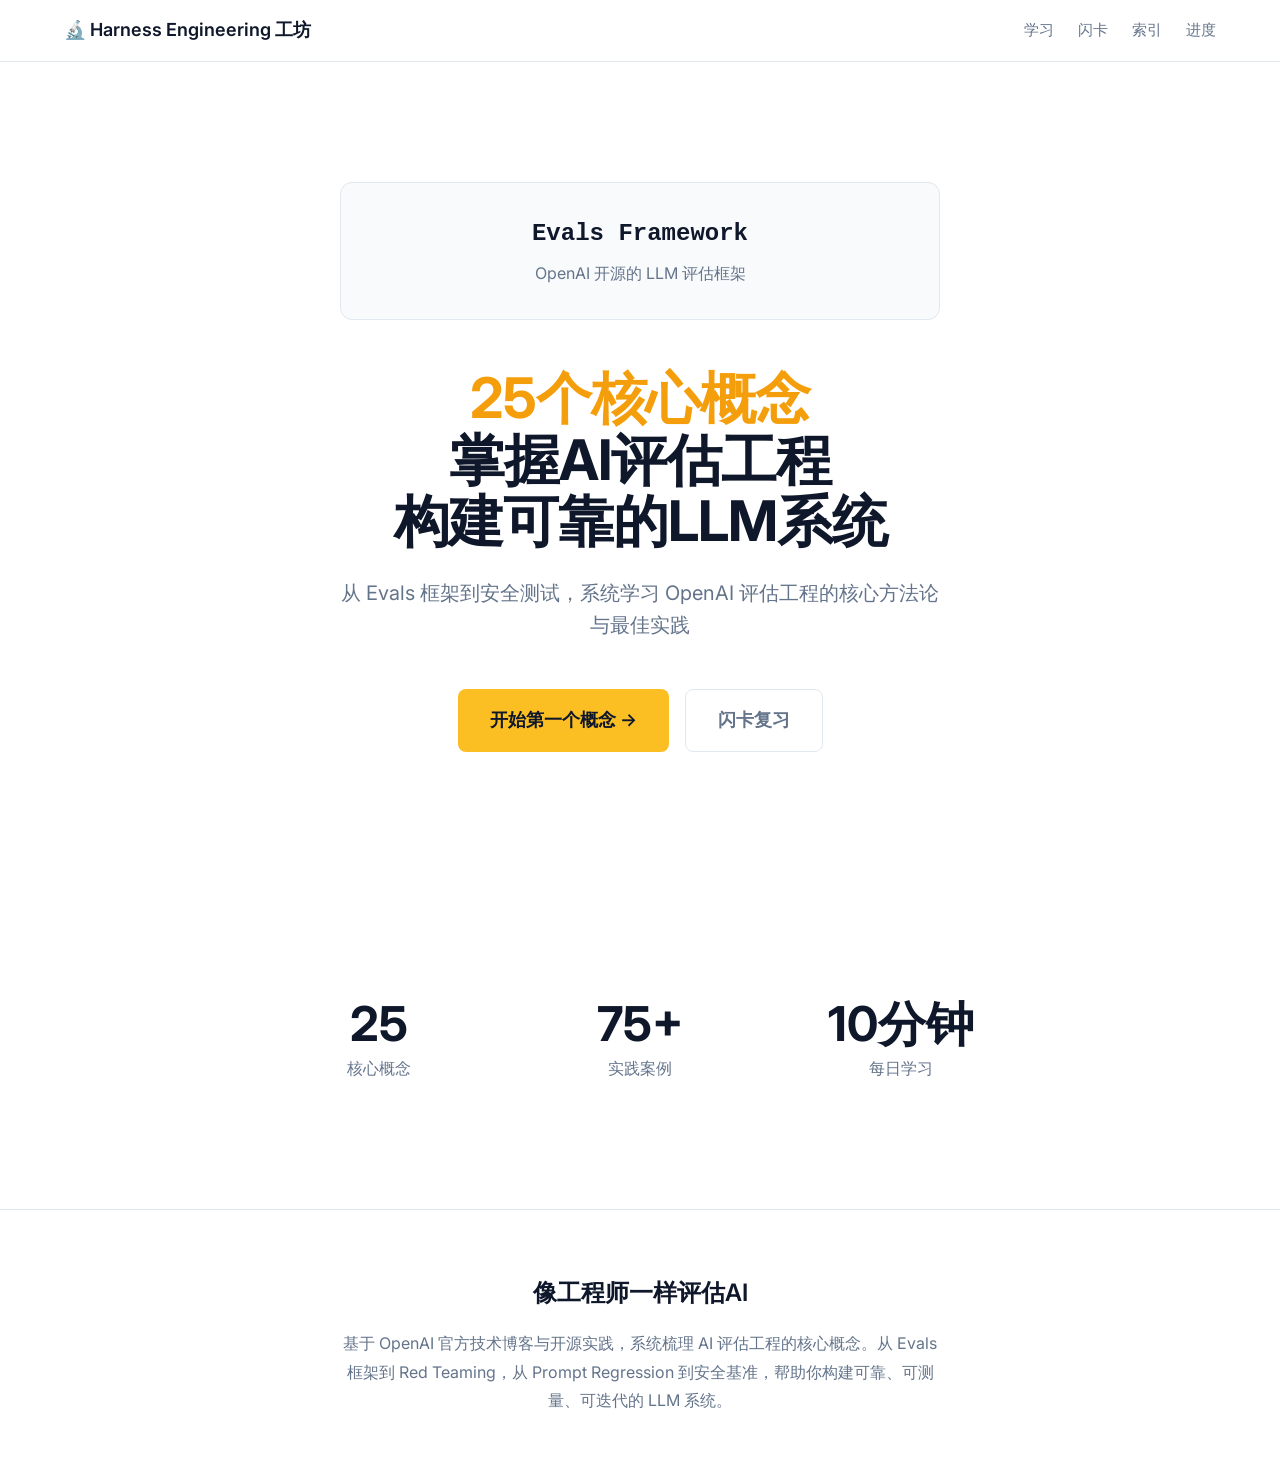
==== index.html @ 2c3a213a "Initial commit: OpenAI Harness Engineering 工坊" ====
<!DOCTYPE html>
<html lang="zh-CN">
<head>
  <meta charset="UTF-8">
  <meta name="viewport" content="width=device-width, initial-scale=1.0">
  <title>OpenAI Harness Engineering 工坊</title>
  <meta name="description" content="基于 OpenAI 官方技术博客与开源实践，系统梳理 AI 评估工程的核心概念。从 Evals 框架到 Red Teaming，从 Prompt Regression 到安全基准，帮助你构建可靠、可测量、可迭代的 LLM 系统。">
  <meta name="keywords" content="OpenAI,Harness Engineering,Evals,AI评估,LLM测试,概念">
  <meta name="robots" content="index, follow">
  <meta property="og:title" content="OpenAI Harness Engineering 工坊">
  <meta property="og:description" content="基于 OpenAI 官方技术博客与开源实践，系统梳理 AI 评估工程的核心概念。">
  <meta property="og:type" content="website">
  <meta property="og:locale" content="zh_CN">
  <meta name="twitter:card" content="summary_large_image">
  <meta name="twitter:title" content="OpenAI Harness Engineering 工坊">
  <meta name="twitter:description" content="25个核心概念，系统学习 AI 评估工程。">
  <link rel="icon" href="data:image/svg+xml,<svg xmlns='http://www.w3.org/2000/svg' viewBox='0 0 100 100'><text y='.9em' font-size='90'>🔬</text></svg>">
  <meta name="theme-color" content="#FBBF24">
  <link rel="preconnect" href="https://fonts.googleapis.com">
  <link rel="preconnect" href="https://fonts.gstatic.com" crossorigin>
  <link href="https://fonts.googleapis.com/css2?family=Inter:wght@300;400;500;600;700&display=swap" rel="stylesheet">
  <link rel="stylesheet" href="css/minimal.css">
</head>
<body>
  <nav class="nav">
    <div class="nav-container">
      <a href="index.html" class="nav-brand">🔬 Harness Engineering 工坊</a>
      <button class="nav-toggle" onclick="document.querySelector('.nav-links').classList.toggle('open')" aria-label="菜单">
        <span></span><span></span><span></span>
      </button>
      <div class="nav-links">
        <a href="learn.html" class="nav-link">学习</a>
        <a href="flashcard.html" class="nav-link">闪卡</a>
        <a href="roots.html" class="nav-link">索引</a>
        <a href="progress.html" class="nav-link">进度</a>
      </div>
    </div>
  </nav>

  <main>
    <section class="hero">
      <div class="hero-content">
        <div class="demo-container" id="demoContainer">
          <div class="demo-word" id="demoWord">Evals Framework</div>
          <div class="demo-meaning" id="demoMeaning">OpenAI 开源的 LLM 评估框架</div>
        </div>
        <h1 class="hero-title">
          <span class="accent">25个核心概念</span><br>
          掌握AI评估工程<br>
          构建可靠的LLM系统
        </h1>
        <p class="hero-subtitle">从 Evals 框架到安全测试，系统学习 OpenAI 评估工程的核心方法论与最佳实践</p>
        <div class="cta-group">
          <a href="learn.html" class="btn btn-primary btn-large">开始第一个概念 →</a>
          <a href="flashcard.html" class="btn btn-secondary btn-large">闪卡复习</a>
        </div>
      </div>
    </section>

    <section class="stat-grid">
      <div class="stat-card">
        <div class="stat-value">25</div>
        <div class="stat-label">核心概念</div>
      </div>
      <div class="stat-card">
        <div class="stat-value">75+</div>
        <div class="stat-label">实践案例</div>
      </div>
      <div class="stat-card">
        <div class="stat-value">10分钟</div>
        <div class="stat-label">每日学习</div>
      </div>
    </section>

    <footer class="site-footer">
      <div class="footer-tagline">像工程师一样评估AI</div>
      <p class="footer-description">基于 OpenAI 官方技术博客与开源实践，系统梳理 AI 评估工程的核心概念。从 Evals 框架到 Red Teaming，从 Prompt Regression 到安全基准，帮助你构建可靠、可测量、可迭代的 LLM 系统。</p>
    </footer>
  </main>

  <script src="js/wordData.js"></script>
  <script src="js/siteConfig.js"></script>
  <script>
    (function() {
      const examples = WordRoots.slice(0, 5).map(function(root) {
        return { word: root.root, meaning: root.meaning };
      });

      let currentIndex = 0;
      const demoWord = document.getElementById('demoWord');
      const demoMeaning = document.getElementById('demoMeaning');

      function updateDemo() {
        if (!demoWord || !demoMeaning) return;
        const example = examples[currentIndex];
        demoWord.style.opacity = '0';
        demoMeaning.style.opacity = '0';
        setTimeout(function() {
          demoWord.textContent = example.word;
          demoMeaning.textContent = example.meaning;
          demoWord.style.opacity = '1';
          demoMeaning.style.opacity = '1';
        }, 300);
        currentIndex = (currentIndex + 1) % examples.length;
      }

      setInterval(updateDemo, 4000);
    })();
  </script>
</body>
</html>
---- css/minimal.css ----
:root {
  --color-accent: #FBBF24;
  --color-accent-dark: #F59E0B;
  --color-success: #10B981;
  --color-error: #EF4444;
  --color-text: #0F172A;
  --color-text-secondary: #64748B;
  --color-text-tertiary: #94A3B8;
  --color-bg: #FFFFFF;
  --color-bg-secondary: #F8FAFC;
  --color-bg-hover: #F8FAFC;
  --color-border: #E2E8F0;
  --font-family: 'Inter', -apple-system, BlinkMacSystemFont, 'Segoe UI', sans-serif;
  --shadow-sm: 0 1px 2px 0 rgba(0,0,0,0.02);
  --shadow-md: 0 2px 8px 0 rgba(0,0,0,0.04);
  --shadow-lg: 0 4px 16px 0 rgba(0,0,0,0.06);
  --radius: 8px;
  --radius-lg: 12px;
  --transition: 200ms cubic-bezier(0.4, 0, 0.2, 1);
}

*, *::before, *::after { box-sizing: border-box; margin: 0; padding: 0; }

body {
  font-family: var(--font-family);
  color: var(--color-text);
  background: var(--color-bg);
  line-height: 1.6;
  font-size: 1rem;
  -webkit-font-smoothing: antialiased;
}

a { color: inherit; text-decoration: none; }

/* Nav */
.nav {
  border-bottom: 1px solid var(--color-border);
  padding: 16px 0;
  background: white;
  position: sticky;
  top: 0;
  z-index: 100;
}

.nav-container {
  display: flex;
  justify-content: space-between;
  align-items: center;
  max-width: 1200px;
  margin: 0 auto;
  padding: 0 24px;
}

.nav-brand {
  font-weight: 600;
  color: var(--color-text);
  font-size: 1.125rem;
  text-decoration: none;
  transition: color var(--transition);
}

.nav-brand:hover { color: var(--color-accent-dark); }

.nav-links { display: flex; gap: 24px; align-items: center; }

.nav-link {
  color: var(--color-text-secondary);
  font-weight: 500;
  transition: color var(--transition);
  font-size: 0.9375rem;
}

.nav-link:hover, .nav-link.active { color: var(--color-text); }

/* Containers */
.container { max-width: 800px; margin: 0 auto; padding: 0 24px; }
.container-wide { max-width: 1200px; margin: 0 auto; padding: 0 24px; }

/* Hero */
.hero {
  min-height: 90vh;
  display: flex;
  align-items: center;
  justify-content: center;
  padding: 96px 24px;
  text-align: center;
}

.hero-content { max-width: 800px; }

.hero-title {
  font-size: 3.5rem;
  font-weight: 700;
  line-height: 1.1;
  letter-spacing: -0.02em;
  margin-bottom: 24px;
}

.hero-title .accent { color: var(--color-accent-dark); }

.hero-subtitle {
  font-size: 1.25rem;
  color: var(--color-text-secondary);
  margin-bottom: 48px;
  max-width: 600px;
  margin-left: auto;
  margin-right: auto;
}

/* Demo Animation */
.demo-container {
  background: var(--color-bg-secondary);
  border: 1px solid var(--color-border);
  border-radius: var(--radius-lg);
  padding: 32px;
  margin-bottom: 48px;
  min-height: 120px;
  display: flex;
  flex-direction: column;
  align-items: center;
  justify-content: center;
  transition: all 0.5s ease;
}

.demo-word {
  font-size: 1.5rem;
  font-weight: 600;
  margin-bottom: 8px;
  font-family: 'Courier New', monospace;
}

.demo-meaning {
  font-size: 1rem;
  color: var(--color-text-secondary);
}

/* Buttons */
.btn {
  padding: 12px 24px;
  border-radius: var(--radius);
  font-weight: 600;
  transition: all var(--transition);
  cursor: pointer;
  border: none;
  font-size: 1rem;
  font-family: var(--font-family);
  display: inline-flex;
  align-items: center;
  gap: 8px;
}

.btn-primary {
  background: var(--color-accent);
  color: var(--color-text);
}

.btn-primary:hover {
  transform: translateY(-2px);
  box-shadow: 0 4px 12px rgba(251, 191, 36, 0.3);
  background: var(--color-accent-dark);
}

.btn-secondary {
  background: transparent;
  color: var(--color-text-secondary);
  border: 1px solid var(--color-border);
}

.btn-secondary:hover {
  border-color: var(--color-text-secondary);
  color: var(--color-text);
}

.btn-large { padding: 16px 32px; font-size: 1.125rem; }

.btn-success {
  background: var(--color-success);
  color: white;
}

.btn-success:hover {
  transform: translateY(-2px);
  box-shadow: 0 4px 12px rgba(16, 185, 129, 0.3);
}

.cta-group { display: flex; gap: 16px; justify-content: center; flex-wrap: wrap; }

/* Stats */
.stat-grid {
  display: grid;
  grid-template-columns: repeat(3, 1fr);
  gap: 32px;
  margin: 96px auto;
  max-width: 800px;
  padding: 0 24px;
}

.stat-card { text-align: center; padding: 32px 16px; }

.stat-value {
  font-size: 3rem;
  font-weight: 700;
  color: var(--color-text);
  line-height: 1;
}

.stat-label {
  font-size: 1rem;
  color: var(--color-text-secondary);
  margin-top: 8px;
}

/* Footer */
.site-footer {
  border-top: 1px solid var(--color-border);
  padding: 64px 24px;
  text-align: center;
}

.footer-tagline {
  font-size: 1.5rem;
  font-weight: 600;
  margin-bottom: 16px;
}

.footer-description {
  color: var(--color-text-secondary);
  max-width: 600px;
  margin: 0 auto;
  line-height: 1.8;
}

/* Cards */
.card {
  background: white;
  border: 1px solid var(--color-border);
  border-radius: var(--radius-lg);
  padding: 24px;
  transition: all var(--transition);
}

.card:hover {
  border-color: var(--color-accent);
  box-shadow: var(--shadow-md);
}

/* Root Cards Grid */
.roots-grid {
  display: grid;
  grid-template-columns: repeat(auto-fill, minmax(280px, 1fr));
  gap: 20px;
  margin-top: 24px;
}

.root-card {
  background: white;
  border: 1px solid var(--color-border);
  border-radius: var(--radius-lg);
  padding: 20px;
  cursor: pointer;
  transition: all var(--transition);
  position: relative;
}

.root-card:hover {
  border-color: var(--color-accent);
  box-shadow: var(--shadow-md);
  transform: translateY(-2px);
}

.root-card.mastered { border-left: 3px solid var(--color-success); }

.root-name {
  font-size: 1.125rem;
  font-weight: 600;
  margin-bottom: 8px;
  font-family: 'Courier New', monospace;
}

.root-meaning {
  color: var(--color-text-secondary);
  font-size: 0.9375rem;
  margin-bottom: 8px;
}

.root-origin {
  display: inline-block;
  background: var(--color-accent);
  color: var(--color-text);
  padding: 4px 12px;
  border-radius: var(--radius);
  font-size: 0.8125rem;
}

.mastered-badge {
  display: inline-block;
  background: var(--color-success);
  color: white;
  padding: 2px 8px;
  border-radius: var(--radius);
  font-size: 0.75rem;
  margin-left: 8px;
}

/* Search & Filters */
.search-bar {
  display: flex;
  gap: 12px;
  margin-bottom: 24px;
  flex-wrap: wrap;
}

.search-input {
  flex: 1;
  min-width: 200px;
  padding: 12px 16px;
  border: 1px solid var(--color-border);
  border-radius: var(--radius);
  font-size: 1rem;
  font-family: var(--font-family);
  transition: border-color var(--transition);
  outline: none;
}

.search-input:focus { border-color: var(--color-accent); }

.filter-btn {
  padding: 8px 16px;
  border: 1px solid var(--color-border);
  border-radius: var(--radius);
  background: white;
  cursor: pointer;
  font-size: 0.875rem;
  font-family: var(--font-family);
  transition: all var(--transition);
  color: var(--color-text-secondary);
}

.filter-btn:hover, .filter-btn.active {
  background: var(--color-accent);
  border-color: var(--color-accent);
  color: var(--color-text);
}

/* Page Header */
.page-header {
  padding: 48px 0 32px;
  text-align: center;
}

.page-header h1 {
  font-size: 2rem;
  font-weight: 700;
  margin-bottom: 8px;
}

.page-header p {
  color: var(--color-text-secondary);
  font-size: 1.125rem;
}

/* Flashcard */
.flashcard-container {
  perspective: 1000px;
  max-width: 600px;
  margin: 0 auto;
}

.flashcard {
  width: 100%;
  min-height: 350px;
  cursor: pointer;
  position: relative;
  transform-style: preserve-3d;
  transition: transform 0.6s ease;
}

.flashcard.flipped { transform: rotateY(180deg); }

.flashcard-front, .flashcard-back {
  position: absolute;
  top: 0;
  left: 0;
  width: 100%;
  min-height: 350px;
  backface-visibility: hidden;
  border: 1px solid var(--color-border);
  border-radius: var(--radius-lg);
  padding: 48px 32px;
  display: flex;
  flex-direction: column;
  align-items: center;
  justify-content: center;
  text-align: center;
  background: white;
}

.flashcard-back { transform: rotateY(180deg); }

.flashcard-root {
  font-size: 1.75rem;
  font-weight: 700;
  margin-bottom: 16px;
  font-family: 'Courier New', monospace;
}

.flashcard-meaning {
  font-size: 1.125rem;
  color: var(--color-text-secondary);
  margin-bottom: 12px;
}

.flashcard-origin {
  display: inline-block;
  background: var(--color-accent);
  padding: 4px 12px;
  border-radius: var(--radius);
  font-size: 0.8125rem;
}

.flashcard-description {
  font-size: 1rem;
  line-height: 1.8;
  color: var(--color-text-secondary);
  max-width: 500px;
}

/* Flashcard Controls */
.flashcard-controls {
  display: flex;
  justify-content: center;
  align-items: center;
  gap: 16px;
  margin-top: 32px;
}

.flashcard-progress {
  text-align: center;
  margin-top: 24px;
  color: var(--color-text-secondary);
}

.progress-bar-container {
  width: 100%;
  max-width: 400px;
  height: 4px;
  background: var(--color-border);
  border-radius: 2px;
  margin: 12px auto 0;
  overflow: hidden;
}

.progress-bar {
  height: 100%;
  background: var(--color-accent);
  border-radius: 2px;
  transition: width var(--transition);
}

/* Learn Page */
.learn-container { max-width: 700px; margin: 0 auto; padding: 32px 24px; }

.learn-header {
  margin-bottom: 32px;
  padding-bottom: 24px;
  border-bottom: 1px solid var(--color-border);
}

.learn-title {
  font-size: 2rem;
  font-weight: 700;
  margin-bottom: 8px;
  font-family: 'Courier New', monospace;
}

.learn-meta {
  display: flex;
  gap: 12px;
  align-items: center;
  flex-wrap: wrap;
}

.learn-description {
  font-size: 1.0625rem;
  line-height: 1.8;
  color: var(--color-text-secondary);
  margin-bottom: 32px;
}

.learn-section { margin-bottom: 32px; }

.learn-section h3 {
  font-size: 1.25rem;
  font-weight: 600;
  margin-bottom: 16px;
}

/* Examples */
.example-card {
  background: var(--color-bg-secondary);
  border: 1px solid var(--color-border);
  border-radius: var(--radius-lg);
  padding: 20px;
  margin-bottom: 12px;
}

.example-word {
  font-weight: 600;
  font-size: 1.0625rem;
  margin-bottom: 4px;
}

.example-meaning {
  color: var(--color-text-secondary);
  font-size: 0.9375rem;
  margin-bottom: 8px;
}

.example-explanation {
  font-size: 0.9375rem;
  line-height: 1.7;
}

/* Quiz */
.quiz-section {
  background: var(--color-bg-secondary);
  border: 1px solid var(--color-border);
  border-radius: var(--radius-lg);
  padding: 24px;
  margin-top: 32px;
}

.quiz-question {
  font-size: 1.0625rem;
  font-weight: 600;
  margin-bottom: 16px;
}

.quiz-options { display: flex; flex-direction: column; gap: 8px; }

.quiz-option {
  padding: 12px 16px;
  border: 1px solid var(--color-border);
  border-radius: var(--radius);
  background: white;
  cursor: pointer;
  font-size: 1rem;
  font-family: var(--font-family);
  text-align: left;
  transition: all var(--transition);
}

.quiz-option:hover:not(:disabled) {
  border-color: var(--color-accent);
  background: #FFFBEB;
}

.quiz-option:disabled { cursor: not-allowed; opacity: 0.8; }
.quiz-option.correct { background: #D1FAE5; border-color: var(--color-success); }
.quiz-option.wrong { background: #FEE2E2; border-color: var(--color-error); }

/* Learn Navigation */
.learn-nav {
  display: flex;
  justify-content: space-between;
  align-items: center;
  margin-top: 48px;
  padding-top: 24px;
  border-top: 1px solid var(--color-border);
}

/* Progress Page */
.progress-overview {
  display: grid;
  grid-template-columns: repeat(3, 1fr);
  gap: 24px;
  margin-bottom: 48px;
}

.progress-stat {
  text-align: center;
  padding: 32px 16px;
  background: var(--color-bg-secondary);
  border-radius: var(--radius-lg);
  border: 1px solid var(--color-border);
}

.progress-stat .stat-value {
  font-size: 2.5rem;
  font-weight: 700;
}

.progress-stat .stat-label {
  margin-top: 8px;
  color: var(--color-text-secondary);
}

.progress-bar-large {
  width: 100%;
  height: 8px;
  background: var(--color-border);
  border-radius: 4px;
  overflow: hidden;
  margin-bottom: 48px;
}

.progress-bar-large .fill {
  height: 100%;
  background: var(--color-accent);
  border-radius: 4px;
  transition: width 0.5s ease;
}

.mastered-list { margin-top: 24px; }

.mastered-item {
  display: flex;
  justify-content: space-between;
  align-items: center;
  padding: 16px 0;
  border-bottom: 1px solid var(--color-border);
}

.mastered-item:last-child { border-bottom: none; }

.mastered-info h4 {
  font-size: 1rem;
  font-weight: 600;
  margin-bottom: 4px;
  font-family: 'Courier New', monospace;
}

.mastered-info p {
  color: var(--color-text-secondary);
  font-size: 0.875rem;
}

/* Detail Page */
.detail-container { max-width: 700px; margin: 0 auto; padding: 32px 24px; }

.detail-back {
  color: var(--color-text-secondary);
  font-size: 0.9375rem;
  margin-bottom: 24px;
  display: inline-block;
  transition: color var(--transition);
}

.detail-back:hover { color: var(--color-text); }

/* Feedback Toast */
.feedback-toast {
  position: fixed;
  bottom: 24px;
  left: 50%;
  transform: translateX(-50%);
  padding: 12px 24px;
  border-radius: var(--radius);
  font-weight: 500;
  font-size: 0.9375rem;
  z-index: 1000;
  animation: toast-in 0.3s ease, toast-out 0.3s ease 2.7s forwards;
  box-shadow: var(--shadow-lg);
}

.feedback-toast.success { background: var(--color-success); color: white; }
.feedback-toast.error { background: var(--color-error); color: white; }

@keyframes toast-in {
  from { opacity: 0; transform: translateX(-50%) translateY(20px); }
  to { opacity: 1; transform: translateX(-50%) translateY(0); }
}

@keyframes toast-out {
  from { opacity: 1; }
  to { opacity: 0; }
}

/* Keyboard hint */
.keyboard-hint {
  text-align: center;
  color: var(--color-text-tertiary);
  font-size: 0.8125rem;
  margin-top: 16px;
}

.keyboard-hint kbd {
  display: inline-block;
  padding: 2px 6px;
  background: var(--color-bg-secondary);
  border: 1px solid var(--color-border);
  border-radius: 4px;
  font-family: 'Courier New', monospace;
  font-size: 0.75rem;
}

/* Empty State */
.empty-state {
  text-align: center;
  padding: 64px 24px;
  color: var(--color-text-secondary);
}

.empty-state h3 {
  font-size: 1.25rem;
  margin-bottom: 8px;
  color: var(--color-text);
}

/* Mobile hamburger */
.nav-toggle {
  display: none;
  background: none;
  border: none;
  cursor: pointer;
  padding: 4px;
}

.nav-toggle span {
  display: block;
  width: 24px;
  height: 2px;
  background: var(--color-text);
  margin: 5px 0;
  transition: var(--transition);
}

/* Responsive */
@media (max-width: 768px) {
  .hero-title { font-size: 2.25rem; }
  .hero-subtitle { font-size: 1.0625rem; }
  .hero { padding: 64px 16px; min-height: auto; }
  .stat-grid { grid-template-columns: 1fr; gap: 16px; margin: 48px auto; }
  .progress-overview { grid-template-columns: 1fr; }
  .roots-grid { grid-template-columns: 1fr; }
  .nav-toggle { display: block; }
  .nav-links {
    display: none;
    position: absolute;
    top: 100%;
    left: 0;
    right: 0;
    background: white;
    border-bottom: 1px solid var(--color-border);
    flex-direction: column;
    padding: 16px 24px;
    gap: 16px;
  }
  .nav-links.open { display: flex; }
  .flashcard-front, .flashcard-back { padding: 32px 20px; min-height: 300px; }
  .flashcard { min-height: 300px; }
  .cta-group { flex-direction: column; align-items: center; }
}

@media (max-width: 480px) {
  .hero-title { font-size: 1.875rem; }
  .container-wide { padding: 0 16px; }
}
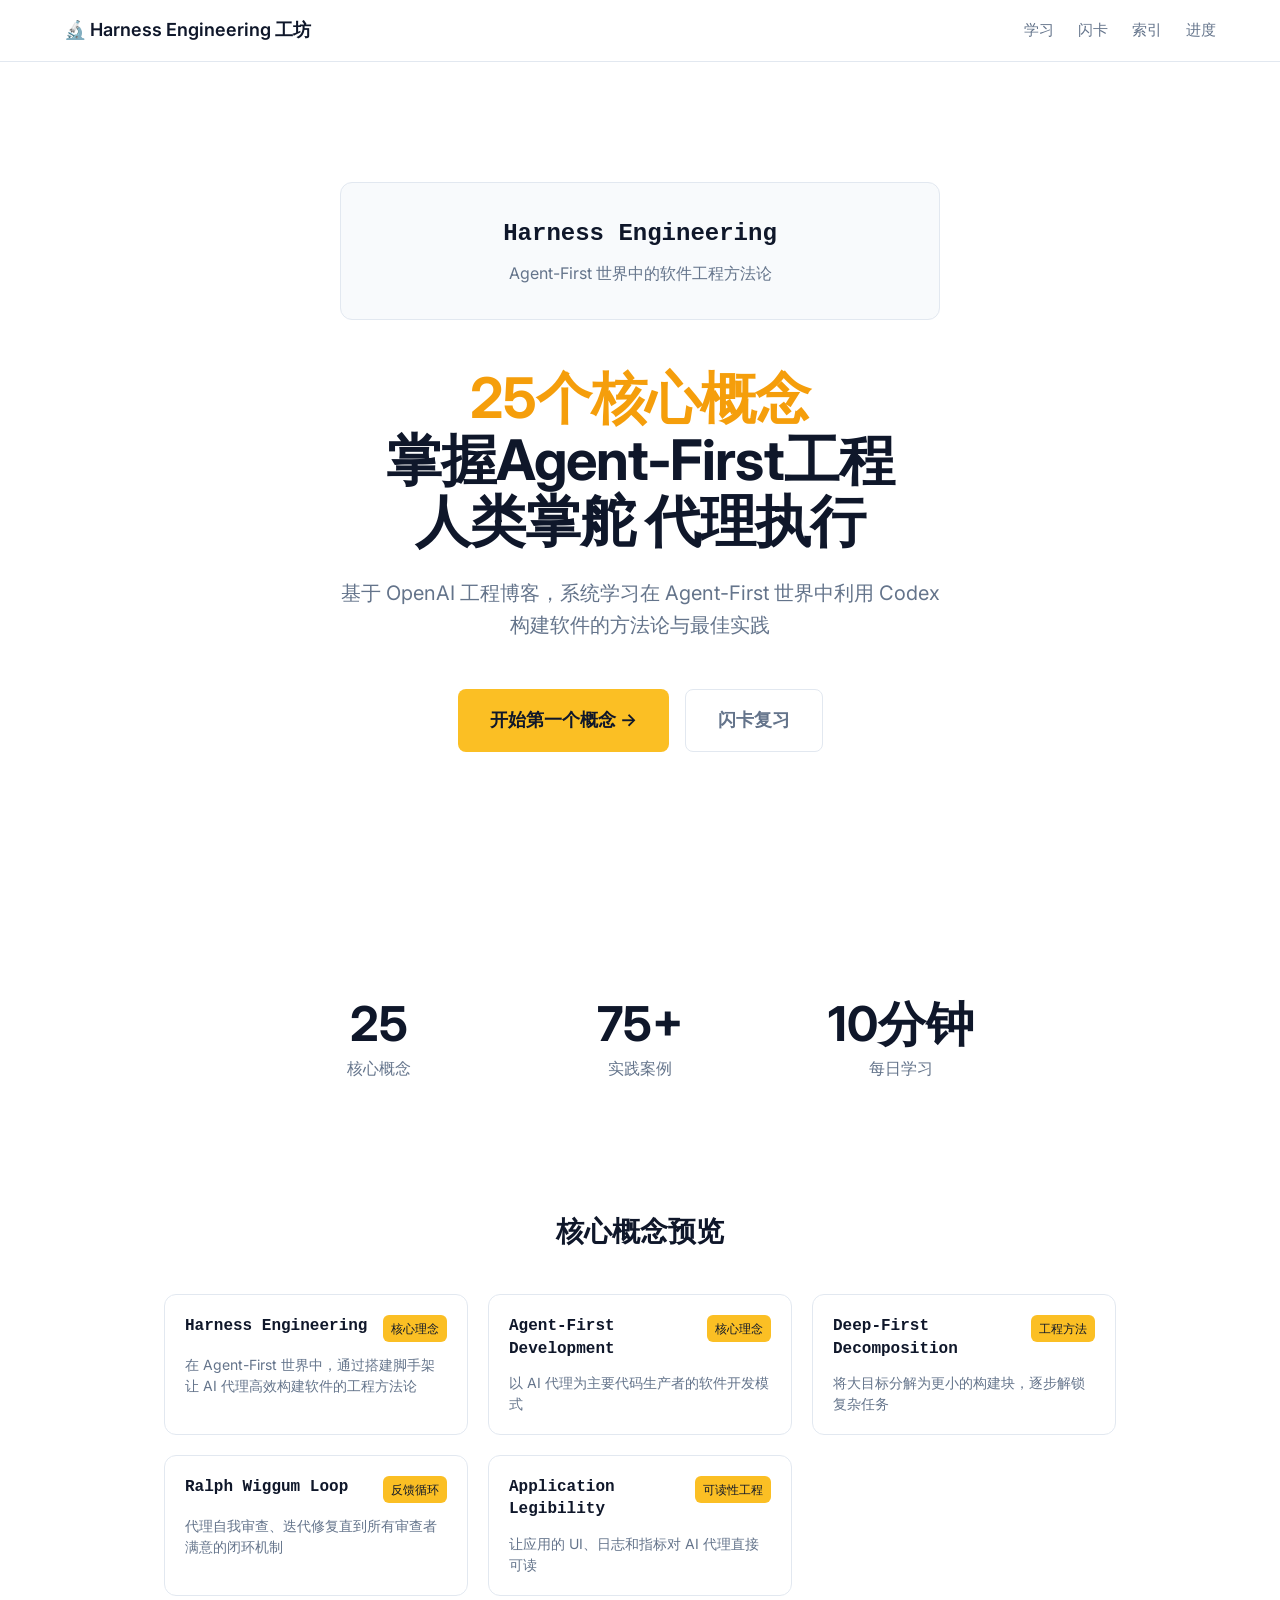
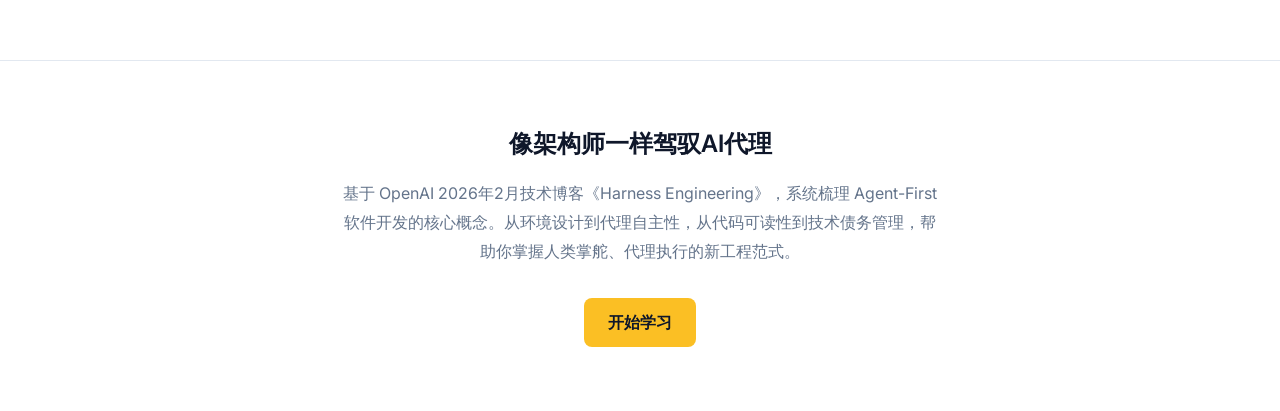
==== commit a67afcbc: "feat: 全面升级站点 - 参考 learn-ssl 优化 - 添加 README.md 项目文档 - 添加 PWA 支持 (manifest.json + sw.js) - 添加 SEO 优化 (" ====
--- a/index.html
+++ b/index.html
@@ -3,19 +3,27 @@
 <head>
   <meta charset="UTF-8">
   <meta name="viewport" content="width=device-width, initial-scale=1.0">
-  <title>OpenAI Harness Engineering 工坊</title>
-  <meta name="description" content="基于 OpenAI 官方技术博客与开源实践，系统梳理 AI 评估工程的核心概念。从 Evals 框架到 Red Teaming，从 Prompt Regression 到安全基准，帮助你构建可靠、可测量、可迭代的 LLM 系统。">
-  <meta name="keywords" content="OpenAI,Harness Engineering,Evals,AI评估,LLM测试,概念">
+  <title>Harness Engineering 工坊 - Agent-First 工程方法论</title>
+  <meta name="description" content="基于 OpenAI 技术博客，系统学习 Agent-First 世界中利用 Codex 构建软件的 Harness Engineering 方法论。25个核心概念，从环境设计到代理自主性，掌握人类掌舵、代理执行的新工程范式。">
+  <meta name="keywords" content="Harness Engineering,Agent-First,Codex,OpenAI,AI工程,代理开发,软件工程,学习">
+  <meta name="author" content="Harness Engineering 工坊">
+  <meta name="language" content="zh-CN">
   <meta name="robots" content="index, follow">
-  <meta property="og:title" content="OpenAI Harness Engineering 工坊">
-  <meta property="og:description" content="基于 OpenAI 官方技术博客与开源实践，系统梳理 AI 评估工程的核心概念。">
+  <link rel="canonical" href="https://learn-harness.vercel.app/">
+  <meta property="og:title" content="Harness Engineering 工坊 - Agent-First 工程方法论">
+  <meta property="og:description" content="25个核心概念，系统掌握 Agent-First 世界中的 Harness Engineering 方法论">
   <meta property="og:type" content="website">
+  <meta property="og:url" content="https://learn-harness.vercel.app/">
   <meta property="og:locale" content="zh_CN">
   <meta name="twitter:card" content="summary_large_image">
-  <meta name="twitter:title" content="OpenAI Harness Engineering 工坊">
-  <meta name="twitter:description" content="25个核心概念，系统学习 AI 评估工程。">
+  <meta name="twitter:title" content="Harness Engineering 工坊">
+  <meta name="twitter:description" content="25个核心概念，系统学习 Agent-First 工程方法论">
   <link rel="icon" href="data:image/svg+xml,<svg xmlns='http://www.w3.org/2000/svg' viewBox='0 0 100 100'><text y='.9em' font-size='90'>🔬</text></svg>">
+  <link rel="manifest" href="manifest.json">
   <meta name="theme-color" content="#FBBF24">
+  <meta name="apple-mobile-web-app-capable" content="yes">
+  <meta name="apple-mobile-web-app-status-bar-style" content="black-translucent">
+  <meta name="apple-mobile-web-app-title" content="HE工坊">
   <link rel="preconnect" href="https://fonts.googleapis.com">
   <link rel="preconnect" href="https://fonts.gstatic.com" crossorigin>
   <link href="https://fonts.googleapis.com/css2?family=Inter:wght@300;400;500;600;700&display=swap" rel="stylesheet">
@@ -41,15 +49,15 @@
     <section class="hero">
       <div class="hero-content">
         <div class="demo-container" id="demoContainer">
-          <div class="demo-word" id="demoWord">Evals Framework</div>
-          <div class="demo-meaning" id="demoMeaning">OpenAI 开源的 LLM 评估框架</div>
+          <div class="demo-word" id="demoWord">Harness Engineering</div>
+          <div class="demo-meaning" id="demoMeaning">Agent-First 世界中的软件工程方法论</div>
         </div>
         <h1 class="hero-title">
           <span class="accent">25个核心概念</span><br>
-          掌握AI评估工程<br>
-          构建可靠的LLM系统
+          掌握Agent-First工程<br>
+          人类掌舵 代理执行
         </h1>
-        <p class="hero-subtitle">从 Evals 框架到安全测试，系统学习 OpenAI 评估工程的核心方法论与最佳实践</p>
+        <p class="hero-subtitle">基于 OpenAI 工程博客，系统学习在 Agent-First 世界中利用 Codex 构建软件的方法论与最佳实践</p>
         <div class="cta-group">
           <a href="learn.html" class="btn btn-primary btn-large">开始第一个概念 →</a>
           <a href="flashcard.html" class="btn btn-secondary btn-large">闪卡复习</a>
@@ -72,9 +80,17 @@
       </div>
     </section>
 
+    <section class="demo-section">
+      <h2 class="demo-section-title">核心概念预览</h2>
+      <div class="demo-cards" id="demoCards"></div>
+    </section>
+
     <footer class="site-footer">
-      <div class="footer-tagline">像工程师一样评估AI</div>
-      <p class="footer-description">基于 OpenAI 官方技术博客与开源实践，系统梳理 AI 评估工程的核心概念。从 Evals 框架到 Red Teaming，从 Prompt Regression 到安全基准，帮助你构建可靠、可测量、可迭代的 LLM 系统。</p>
+      <div class="footer-tagline">像架构师一样驾驭AI代理</div>
+      <p class="footer-description">基于 OpenAI 2026年2月技术博客《Harness Engineering》，系统梳理 Agent-First 软件开发的核心概念。从环境设计到代理自主性，从代码可读性到技术债务管理，帮助你掌握人类掌舵、代理执行的新工程范式。</p>
+      <div style="margin-top:32px;">
+        <a href="learn.html" class="btn btn-primary">开始学习</a>
+      </div>
     </footer>
   </main>
 
@@ -82,17 +98,17 @@
   <script src="js/siteConfig.js"></script>
   <script>
     (function() {
-      const examples = WordRoots.slice(0, 5).map(function(root) {
+      var examples = WordRoots.slice(0, 5).map(function(root) {
         return { word: root.root, meaning: root.meaning };
       });
 
-      let currentIndex = 0;
-      const demoWord = document.getElementById('demoWord');
-      const demoMeaning = document.getElementById('demoMeaning');
+      var currentIndex = 0;
+      var demoWord = document.getElementById('demoWord');
+      var demoMeaning = document.getElementById('demoMeaning');
 
       function updateDemo() {
         if (!demoWord || !demoMeaning) return;
-        const example = examples[currentIndex];
+        var example = examples[currentIndex];
         demoWord.style.opacity = '0';
         demoMeaning.style.opacity = '0';
         setTimeout(function() {
@@ -105,6 +121,33 @@
       }
 
       setInterval(updateDemo, 4000);
+
+      // 加载 demo 卡片
+      function loadDemoCards() {
+        var container = document.getElementById('demoCards');
+        if (!container) return;
+        var demoItems = WordRoots.slice(0, 5);
+        container.innerHTML = demoItems.map(function(item, i) {
+          return '<div class="demo-card" style="animation-delay:' + (i * 0.1) + 's" onclick="window.location.href=\'root-detail.html?id=' + item.id + '\'">' +
+            '<div class="demo-card-header">' +
+              '<h3 class="demo-card-title">' + item.root + '</h3>' +
+              '<span class="demo-card-category">' + item.origin + '</span>' +
+            '</div>' +
+            '<p class="demo-card-description">' + item.meaning + '</p>' +
+          '</div>';
+        }).join('');
+      }
+
+      loadDemoCards();
+
+      // 注册 Service Worker
+      if ('serviceWorker' in navigator) {
+        window.addEventListener('load', function() {
+          navigator.serviceWorker.register('sw.js').catch(function(err) {
+            console.log('SW registration failed:', err);
+          });
+        });
+      }
     })();
   </script>
 </body>
--- a/css/minimal.css
+++ b/css/minimal.css
@@ -572,7 +572,7 @@
 /* Progress Page */
 .progress-overview {
   display: grid;
-  grid-template-columns: repeat(3, 1fr);
+  grid-template-columns: repeat(auto-fit, minmax(180px, 1fr));
   gap: 24px;
   margin-bottom: 48px;
 }
@@ -706,6 +706,195 @@
   margin-bottom: 8px;
   color: var(--color-text);
 }
+
+/* Toast (新版) */
+.toast {
+  position: fixed;
+  bottom: 32px;
+  left: 50%;
+  transform: translateX(-50%) translateY(100px);
+  background: #1a1a1a;
+  color: white;
+  padding: 12px 24px;
+  border-radius: var(--radius-lg);
+  font-size: 0.875rem;
+  font-weight: 500;
+  z-index: 1000;
+  opacity: 0;
+  transition: all 0.3s ease;
+  pointer-events: none;
+}
+
+.toast.show {
+  transform: translateX(-50%) translateY(0);
+  opacity: 1;
+}
+
+/* Quiz Result */
+.quiz-result {
+  margin-top: 20px;
+  padding: 16px;
+  border-radius: var(--radius);
+  font-weight: 500;
+}
+
+.quiz-result.correct {
+  background: #D1FAE5;
+  color: #065F46;
+}
+
+.quiz-result.incorrect {
+  background: #FEE2E2;
+  color: #991B1B;
+}
+
+.quiz-result.hidden {
+  display: none;
+}
+
+/* Detail Meaning */
+.detail-meaning {
+  font-size: 1.125rem;
+  color: var(--color-text-secondary);
+  font-style: italic;
+  margin-top: 16px;
+  padding: 20px;
+  background: var(--color-bg-secondary);
+  border-radius: var(--radius-lg);
+}
+
+/* Learn Mastered Toggle */
+.learn-mastered-toggle {
+  text-align: center;
+}
+
+.learn-mastered-toggle label {
+  display: flex;
+  align-items: center;
+  gap: 8px;
+  cursor: pointer;
+  font-size: 0.9375rem;
+  color: var(--color-text-secondary);
+}
+
+.learn-mastered-toggle input[type="checkbox"] {
+  width: 18px;
+  height: 18px;
+  cursor: pointer;
+}
+
+/* Demo Section (首页卡片预览) */
+.demo-section {
+  margin: 64px auto;
+  max-width: 1000px;
+  padding: 0 24px;
+  text-align: center;
+}
+
+.demo-section-title {
+  font-size: 1.75rem;
+  font-weight: 600;
+  margin-bottom: 40px;
+}
+
+.demo-cards {
+  display: grid;
+  grid-template-columns: repeat(auto-fit, minmax(280px, 1fr));
+  gap: 20px;
+}
+
+.demo-card {
+  background: white;
+  border: 1px solid var(--color-border);
+  border-radius: var(--radius-lg);
+  padding: 20px;
+  cursor: pointer;
+  transition: all var(--transition);
+  text-align: left;
+  opacity: 0;
+  transform: translateY(20px);
+  animation: fadeInUp 0.6s ease forwards;
+}
+
+.demo-card:hover {
+  border-color: var(--color-accent);
+  box-shadow: var(--shadow-md);
+  transform: translateY(-2px);
+}
+
+@keyframes fadeInUp {
+  to {
+    opacity: 1;
+    transform: translateY(0);
+  }
+}
+
+.demo-card-header {
+  display: flex;
+  justify-content: space-between;
+  align-items: flex-start;
+  margin-bottom: 12px;
+}
+
+.demo-card-title {
+  font-weight: 600;
+  font-size: 1rem;
+  line-height: 1.4;
+  font-family: 'Courier New', monospace;
+}
+
+.demo-card-category {
+  background: var(--color-accent);
+  color: var(--color-text);
+  padding: 4px 8px;
+  border-radius: 6px;
+  font-size: 0.75rem;
+  font-weight: 500;
+  white-space: nowrap;
+  margin-left: 8px;
+}
+
+.demo-card-description {
+  color: var(--color-text-secondary);
+  font-size: 0.875rem;
+  line-height: 1.5;
+}
+
+/* Root description in index */
+.root-desc {
+  color: var(--color-text-secondary);
+  font-size: 0.875rem;
+  line-height: 1.5;
+  display: -webkit-box;
+  -webkit-line-clamp: 3;
+  -webkit-box-orient: vertical;
+  overflow: hidden;
+  margin-bottom: 4px;
+}
+
+/* Filter group */
+.filter-group {
+  display: flex;
+  gap: 8px;
+  flex-wrap: wrap;
+  justify-content: center;
+}
+
+/* Ghost button */
+.btn-ghost {
+  background: transparent;
+  color: var(--color-text-secondary);
+  border: none;
+}
+
+.btn-ghost:hover {
+  background: var(--color-bg-secondary);
+  color: var(--color-text);
+}
+
+/* Text utilities */
+.text-center { text-align: center; }
+.hidden { display: none; }
 
 /* Mobile hamburger */
 .nav-toggle {
